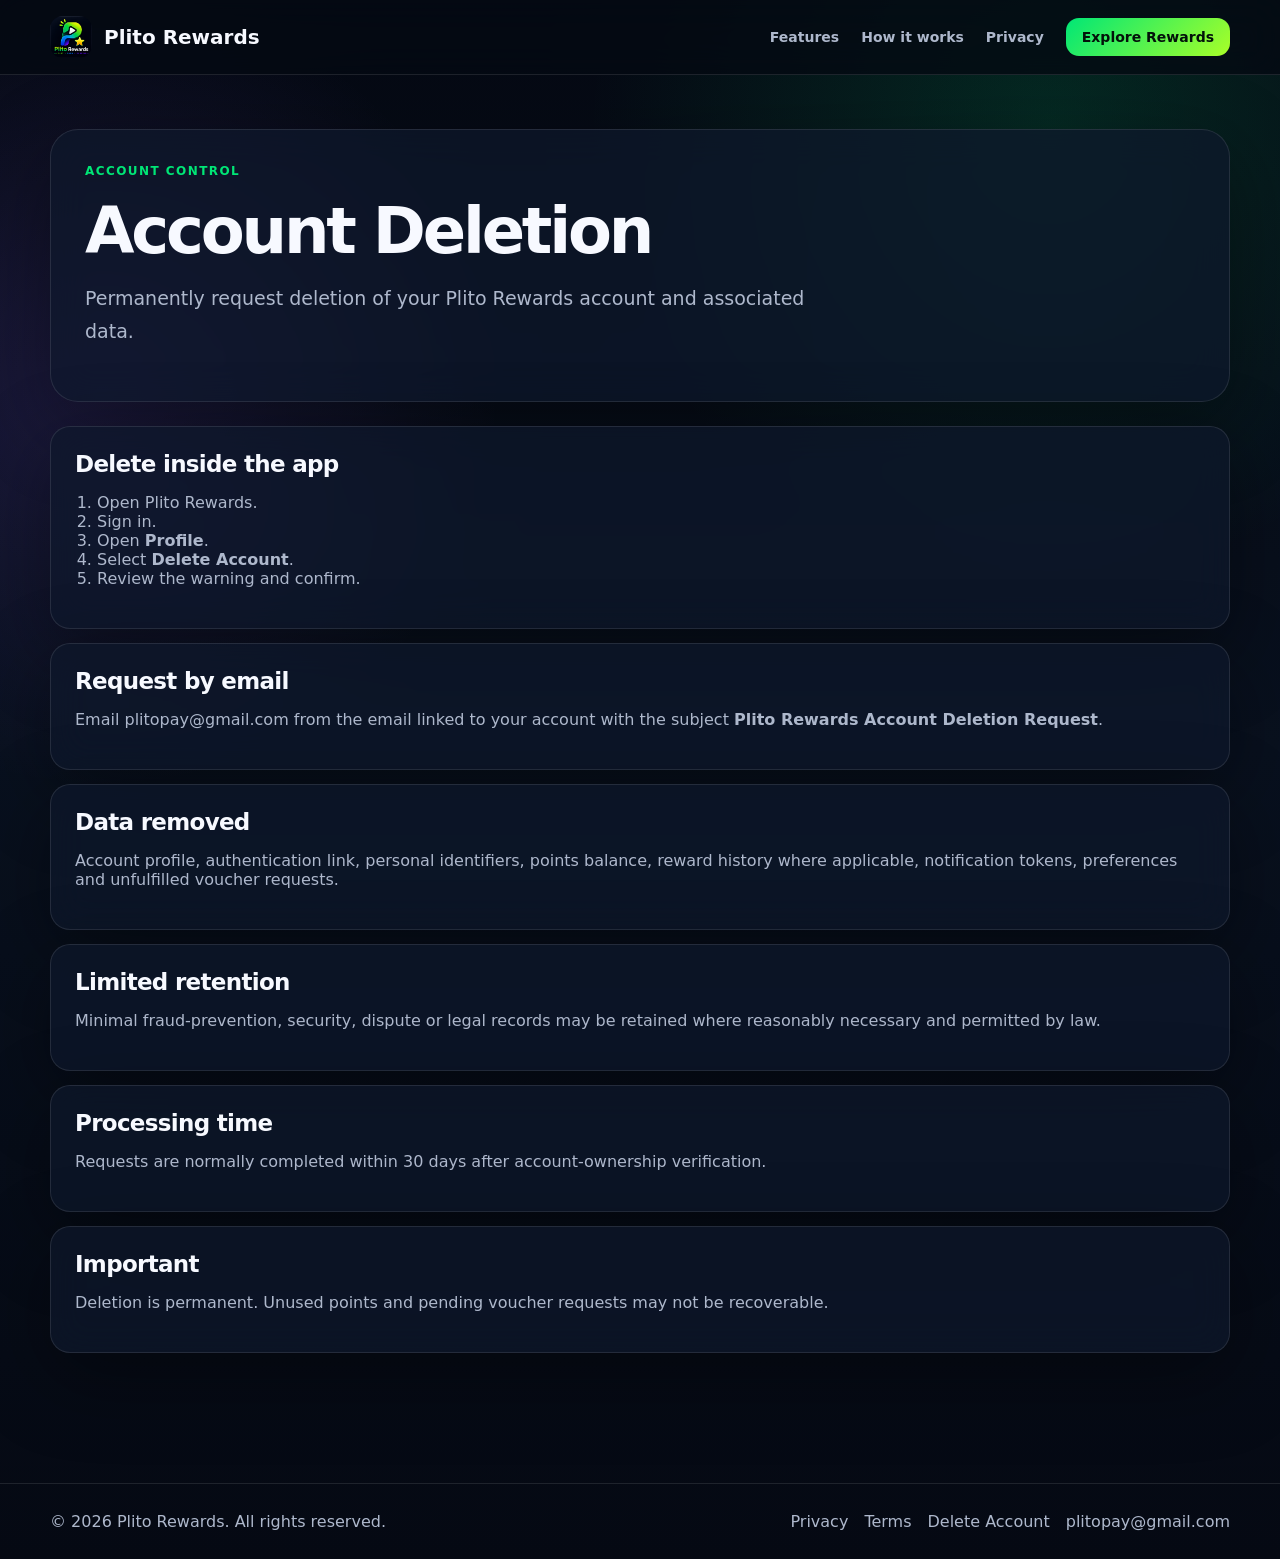
==== account-deletion.html @ 0128885e "Add files via upload" ====
<!doctype html>
<html lang="en">
<head>
<meta charset="utf-8">
<meta name="viewport" content="width=device-width,initial-scale=1">
<meta name="theme-color" content="#050913">
<title>Account Deletion — Plito Rewards</title>
<meta name="description" content="Delete your Plito Rewards account and associated data.">
<link rel="icon" href="plito-rewards-icon.png">
<link rel="stylesheet" href="style.css">
</head>
<body>

<nav>
  <div class="shell navbar">
    <a class="brand" href="index.html">
      <img src="plito-rewards-icon.png" alt="Plito Rewards icon">
      <span>Plito Rewards</span>
    </a>
    <div class="navlinks">
      <a href="index.html#features">Features</a>
      <a href="index.html#how">How it works</a>
      <a href="privacy.html">Privacy</a>
      <a class="nav-cta" href="index.html#rewards">Explore Rewards</a>
    </div>
  </div>
</nav>


<main class="shell legal-page">
<section class="legal-hero glass"><div class="eyebrow">Account control</div><h1>Account Deletion</h1><p class="lead">Permanently request deletion of your Plito Rewards account and associated data.</p></section>
<section class="legal-card glass"><h2>Delete inside the app</h2><ol><li>Open Plito Rewards.</li><li>Sign in.</li><li>Open <strong>Profile</strong>.</li><li>Select <strong>Delete Account</strong>.</li><li>Review the warning and confirm.</li></ol></section>
<section class="legal-card glass"><h2>Request by email</h2><p>Email <a href="mailto:plitopay@gmail.com?subject=Plito%20Rewards%20Account%20Deletion%20Request">plitopay@gmail.com</a> from the email linked to your account with the subject <strong>Plito Rewards Account Deletion Request</strong>.</p></section>
<section class="legal-card glass"><h2>Data removed</h2><p>Account profile, authentication link, personal identifiers, points balance, reward history where applicable, notification tokens, preferences and unfulfilled voucher requests.</p></section>
<section class="legal-card glass"><h2>Limited retention</h2><p>Minimal fraud-prevention, security, dispute or legal records may be retained where reasonably necessary and permitted by law.</p></section>
<section class="legal-card glass"><h2>Processing time</h2><p>Requests are normally completed within 30 days after account-ownership verification.</p></section>
<section class="legal-card glass"><h2>Important</h2><p>Deletion is permanent. Unused points and pending voucher requests may not be recoverable.</p></section>
</main>


<footer>
  <div class="shell footer">
    <div>© 2026 Plito Rewards. All rights reserved.</div>
    <div class="footer-links">
      <a href="privacy.html">Privacy</a>
      <a href="terms.html">Terms</a>
      <a href="account-deletion.html">Delete Account</a>
      <a href="mailto:plitopay@gmail.com">plitopay@gmail.com</a>
    </div>
  </div>
</footer>

</body>
</html>
---- style.css ----
:root{
  --bg:#050913;--bg2:#09111f;--panel:rgba(15,24,43,.72);--panel2:#111a2f;
  --text:#f7f9ff;--muted:#aeb8cc;--green:#00e676;--cyan:#14c8ff;
  --purple:#8d5cff;--yellow:#f7df3a;--line:rgba(255,255,255,.10);
  --shadow:0 24px 80px rgba(0,0,0,.38)
}
*{box-sizing:border-box}
html{scroll-behavior:smooth}
body{
  margin:0;font-family:Inter,ui-sans-serif,system-ui,-apple-system,Segoe UI,Roboto,Arial,sans-serif;
  color:var(--text);background:
  radial-gradient(circle at 82% 8%,rgba(0,230,118,.14),transparent 26%),
  radial-gradient(circle at 8% 25%,rgba(141,92,255,.16),transparent 24%),
  linear-gradient(180deg,var(--bg),var(--bg2) 48%,var(--bg));
  min-height:100vh
}
a{color:inherit;text-decoration:none}
img{max-width:100%;display:block}
.shell{width:min(1180px,calc(100% - 36px));margin:auto}
.glass{background:var(--panel);border:1px solid var(--line);box-shadow:var(--shadow);backdrop-filter:blur(18px)}
nav{position:sticky;top:0;z-index:30;background:rgba(5,9,19,.78);border-bottom:1px solid var(--line);backdrop-filter:blur(18px)}
.navbar{min-height:74px;display:flex;align-items:center;justify-content:space-between;gap:20px}
.brand{display:flex;align-items:center;gap:12px;font-weight:900;font-size:20px}
.brand img{width:42px;height:42px;border-radius:13px}
.navlinks{display:flex;gap:22px;align-items:center}
.navlinks a{color:var(--muted);font-weight:750;font-size:14px}
.navlinks a:hover{color:white}
.nav-cta{padding:11px 16px;border-radius:13px;background:linear-gradient(135deg,var(--green),#a8ff28);color:#03120a!important}
.hero{padding:78px 0 52px}
.hero-grid{display:grid;grid-template-columns:1.05fr .95fr;gap:42px;align-items:center}
.badge{display:inline-flex;gap:8px;align-items:center;padding:8px 12px;border-radius:999px;border:1px solid rgba(0,230,118,.25);background:rgba(0,230,118,.08);color:var(--green);font-size:13px;font-weight:850}
h1{font-size:clamp(46px,7vw,78px);line-height:.98;letter-spacing:-.05em;margin:22px 0 18px}
.gradient-text{background:linear-gradient(90deg,#baff1d,var(--green),var(--cyan),var(--purple));-webkit-background-clip:text;background-clip:text;color:transparent}
.lead{font-size:19px;line-height:1.75;color:var(--muted);max-width:720px}
.actions{display:flex;gap:14px;flex-wrap:wrap;margin-top:28px}
.btn{display:inline-flex;align-items:center;justify-content:center;padding:14px 19px;border-radius:15px;font-weight:900;border:1px solid var(--line)}
.btn.primary{background:linear-gradient(135deg,var(--green),#baff1d);color:#021109;box-shadow:0 12px 34px rgba(0,230,118,.22)}
.btn.secondary{background:rgba(255,255,255,.04)}
.hero-card{border-radius:30px;padding:24px;position:relative;overflow:hidden}
.hero-card:after{content:"";position:absolute;inset:auto -20% -35% 20%;height:250px;background:radial-gradient(circle,rgba(0,230,118,.18),transparent 62%)}
.hero-card img{border-radius:22px;position:relative;z-index:1}
.section{padding:54px 0}
.section-title{max-width:760px;margin-bottom:26px}
.eyebrow{color:var(--green);font-weight:900;letter-spacing:.12em;text-transform:uppercase;font-size:12px}
h2{font-size:clamp(30px,4vw,46px);letter-spacing:-.03em;margin:8px 0 12px}
.section-copy{color:var(--muted);font-size:17px;line-height:1.7}
.grid3{display:grid;grid-template-columns:repeat(3,1fr);gap:18px}
.card{border-radius:24px;padding:24px}
.card-icon{font-size:34px;margin-bottom:10px}
.card h3{font-size:21px;margin:0 0 8px}
.card p{color:var(--muted);margin:0;line-height:1.65}
.step{position:relative;overflow:hidden}
.step-num{width:36px;height:36px;border-radius:50%;display:grid;place-items:center;background:linear-gradient(135deg,var(--purple),var(--cyan));font-weight:900;margin-bottom:16px}
.reward-panel{display:grid;grid-template-columns:1fr 1fr;gap:22px;border-radius:30px;padding:28px}
.reward-list{display:grid;gap:12px}
.reward-item{display:flex;align-items:center;gap:12px;padding:16px;border-radius:17px;background:rgba(255,255,255,.035);border:1px solid var(--line)}
.reward-dot{width:12px;height:12px;border-radius:50%;background:var(--green);box-shadow:0 0 20px var(--green)}
.notice{border-radius:22px;padding:22px;border-left:4px solid var(--green);color:var(--muted)}
.legal-page{padding:54px 0 76px}
.legal-hero{border-radius:28px;padding:34px;margin-bottom:24px}
.legal-hero h1{font-size:clamp(38px,6vw,64px)}
.legal-card{border-radius:20px;padding:24px;margin:14px 0}
.legal-card h2{font-size:23px;margin-top:0}
.legal-card p,.legal-card li{color:var(--muted)}
.legal-card ul,.legal-card ol{padding-left:22px}
footer{border-top:1px solid var(--line);margin-top:40px}
.footer{display:flex;justify-content:space-between;gap:18px;flex-wrap:wrap;padding:28px 0;color:var(--muted)}
.footer-links{display:flex;gap:16px;flex-wrap:wrap}
@media(max-width:900px){.hero-grid,.reward-panel{grid-template-columns:1fr}.hero{padding-top:50px}.hero-card{max-width:680px}.grid3{grid-template-columns:1fr}}
@media(max-width:680px){.navlinks a:not(.nav-cta){display:none}.shell{width:min(100% - 24px,1180px)}h1{font-size:44px}.hero-card,.reward-panel,.legal-hero{padding:18px}.section{padding:38px 0}}
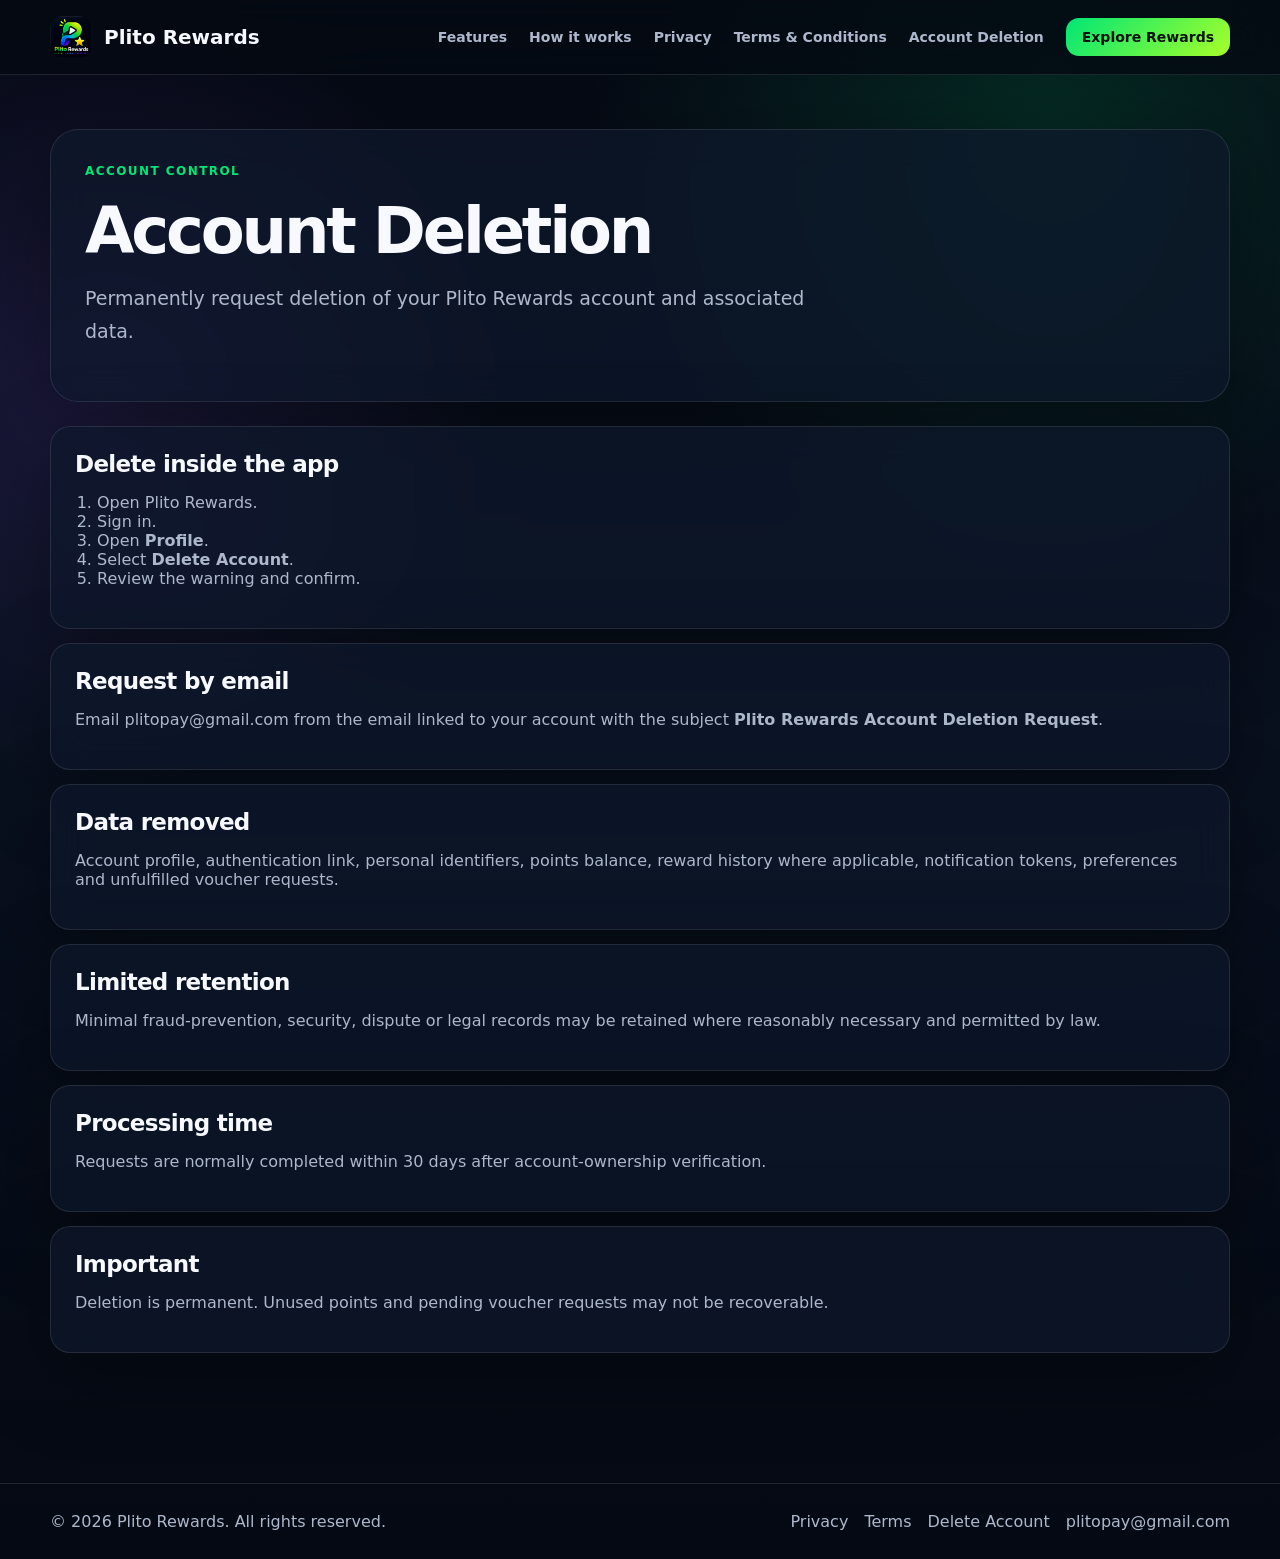
==== commit 8315e589: "Add files via upload" ====
--- a/account-deletion.html
+++ b/account-deletion.html
@@ -21,6 +21,8 @@
       <a href="index.html#features">Features</a>
       <a href="index.html#how">How it works</a>
       <a href="privacy.html">Privacy</a>
+      <a href="terms.html">Terms &amp; Conditions</a>
+      <a href="account-deletion.html">Account Deletion</a>
       <a class="nav-cta" href="index.html#rewards">Explore Rewards</a>
     </div>
   </div>
